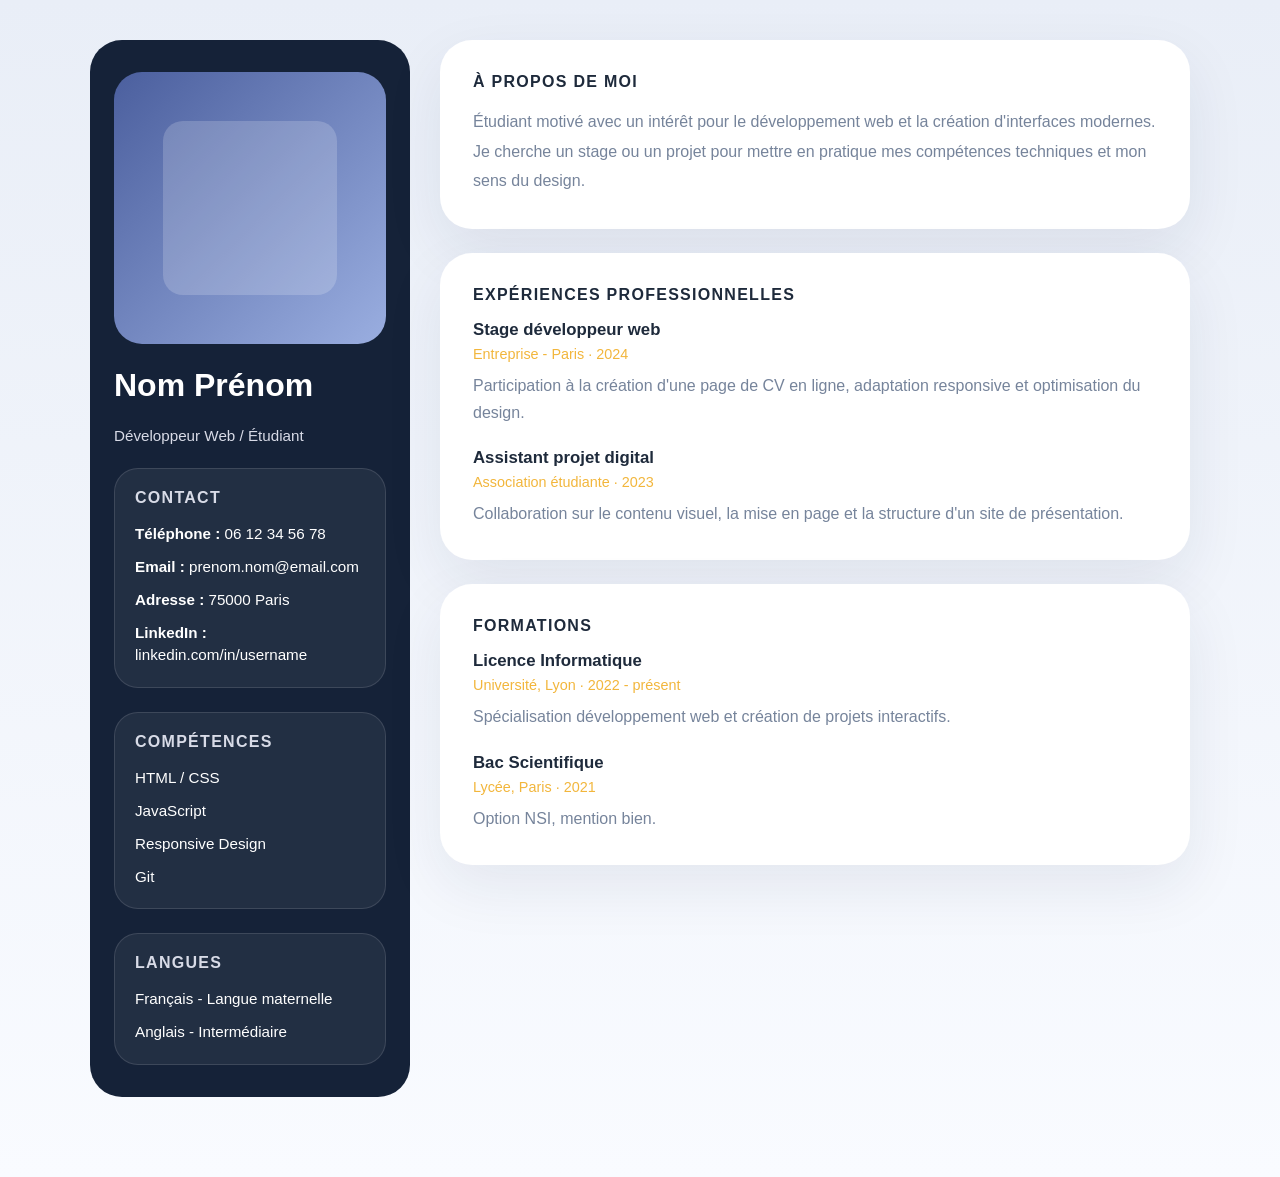
==== html/index.html @ 4021b530 "Initial scaffold: CV project Co-authored-by: Copilot <223556219+Copilot@users.noreply.github.com>" ====
<!DOCTYPE html>
<html lang="fr">
<head>
    <meta charset="UTF-8">
    <meta name="viewport" content="width=device-width, initial-scale=1.0">
    <link rel="stylesheet" href="../css/style.css">
    <title>Mon CV</title>
</head>
<body>
    <main class="cv">
        <aside class="sidebar">
            <div class="photo"></div>
            <h1>Nom Prénom</h1>
            <p class="role">Développeur Web / Étudiant</p>

            <section class="card contact-card">
                <h2>Contact</h2>
                <ul>
                    <li><strong>Téléphone :</strong> 06 12 34 56 78</li>
                    <li><strong>Email :</strong> prenom.nom@email.com</li>
                    <li><strong>Adresse :</strong> 75000 Paris</li>
                    <li><strong>LinkedIn :</strong> linkedin.com/in/username</li>
                </ul>
            </section>

            <section class="card skills-card">
                <h2>Compétences</h2>
                <ul>
                    <li>HTML / CSS</li>
                    <li>JavaScript</li>
                    <li>Responsive Design</li>
                    <li>Git</li>
                </ul>
            </section>

            <section class="card languages-card">
                <h2>Langues</h2>
                <ul>
                    <li>Français - Langue maternelle</li>
                    <li>Anglais - Intermédiaire</li>
                </ul>
            </section>
        </aside>

        <section class="content">
            <section class="card summary-card">
                <h2>À propos de moi</h2>
                <p>Étudiant motivé avec un intérêt pour le développement web et la création d'interfaces modernes. Je cherche un stage ou un projet pour mettre en pratique mes compétences techniques et mon sens du design.</p>
            </section>

            <section class="card experience-card">
                <h2>Expériences professionnelles</h2>
                <div class="item">
                    <h3>Stage développeur web</h3>
                    <span class="meta">Entreprise - Paris · 2024</span>
                    <p>Participation à la création d'une page de CV en ligne, adaptation responsive et optimisation du design.</p>
                </div>
                <div class="item">
                    <h3>Assistant projet digital</h3>
                    <span class="meta">Association étudiante · 2023</span>
                    <p>Collaboration sur le contenu visuel, la mise en page et la structure d'un site de présentation.</p>
                </div>
            </section>

            <section class="card education-card">
                <h2>Formations</h2>
                <div class="item">
                    <h3>Licence Informatique</h3>
                    <span class="meta">Université, Lyon · 2022 - présent</span>
                    <p>Spécialisation développement web et création de projets interactifs.</p>
                </div>
                <div class="item">
                    <h3>Bac Scientifique</h3>
                    <span class="meta">Lycée, Paris · 2021</span>
                    <p>Option NSI, mention bien.</p>
                </div>
            </section>
        </section>
    </main>



    <script src="../js/script.js"></script>
</body>
</html>
---- css/style.css ----
* {
    box-sizing: border-box;
}

:root {
    --main-bg: #f2f4f8;
    --sidebar-bg: #152238;
    --panel-bg: #ffffff;
    --accent: #f2b63c;
    --text: #1e2a3b;
    --text-light: #76849b;
    --border: #dfe3ea;
}

body {
    margin: 0;
    font-family: 'Segoe UI', Tahoma, Geneva, Verdana, sans-serif;
    background: linear-gradient(180deg, #e9eef7 0%, #f9fbff 100%);
    color: var(--text);
}

.cv {
    display: grid;
    grid-template-columns: 320px 1fr;
    gap: 30px;
    max-width: 1140px;
    margin: 40px auto;
    padding: 0 20px 40px;
}

.sidebar {
    background: var(--sidebar-bg);
    border-radius: 32px;
    padding: 32px 24px;
    color: #fff;
    display: flex;
    flex-direction: column;
    gap: 24px;
}

.photo {
    width: 100%;
    padding-top: 100%;
    border-radius: 28px;
    background: linear-gradient(135deg, #4b5f9e, #9aaee0);
    position: relative;
    overflow: hidden;
}

.photo::after {
    content: '';
    position: absolute;
    top: 18%;
    left: 18%;
    right: 18%;
    bottom: 18%;
    border-radius: 20px;
    background: rgba(255,255,255,0.18);
}

.sidebar h1 {
    margin: 0;
    font-size: 2rem;
    line-height: 1.1;
}

.role {
    margin: 0;
    font-size: 0.95rem;
    color: #d8dbe7;
}

.card {
    background: rgba(255,255,255,0.06);
    border: 1px solid rgba(255,255,255,0.12);
    border-radius: 24px;
    padding: 20px;
}

.card h2 {
    margin-top: 0;
    margin-bottom: 16px;
    font-size: 1rem;
    letter-spacing: 0.08em;
    text-transform: uppercase;
    color: #d8dbe7;
}

.card ul {
    list-style: none;
    padding: 0;
    margin: 0;
    display: grid;
    gap: 10px;
}

.card ul li {
    font-size: 0.95rem;
    line-height: 1.5;
}

.card ul li strong {
    color: #ffffff;
}

.content {
    display: flex;
    flex-direction: column;
    gap: 24px;
}

.summary-card,
.experience-card,
.education-card {
    background: var(--panel-bg);
    border-radius: 32px;
    padding: 32px;
    box-shadow: 0 22px 60px rgba(24, 42, 74, 0.08);
}

.summary-card h2,
.experience-card h2,
.education-card h2 {
    color: var(--text);
}

.summary-card p {
    margin: 0;
    line-height: 1.85;
    color: var(--text-light);
}

.item {
    margin-bottom: 22px;
}

.item:last-child {
    margin-bottom: 0;
}

.item h3 {
    margin: 0 0 6px;
    font-size: 1.05rem;
    color: var(--text);
}

.meta {
    display: block;
    margin-bottom: 10px;
    color: var(--accent);
    font-size: 0.9rem;
}

.item p {
    margin: 0;
    color: var(--text-light);
    line-height: 1.7;
}

@media (max-width: 960px) {
    .cv {
        grid-template-columns: 1fr;
    }
}

@media (max-width: 680px) {
    .sidebar {
        padding: 24px;
    }

    .card {
        padding: 18px;
    }

    .summary-card,
    .experience-card,
    .education-card {
        padding: 24px;
    }
}
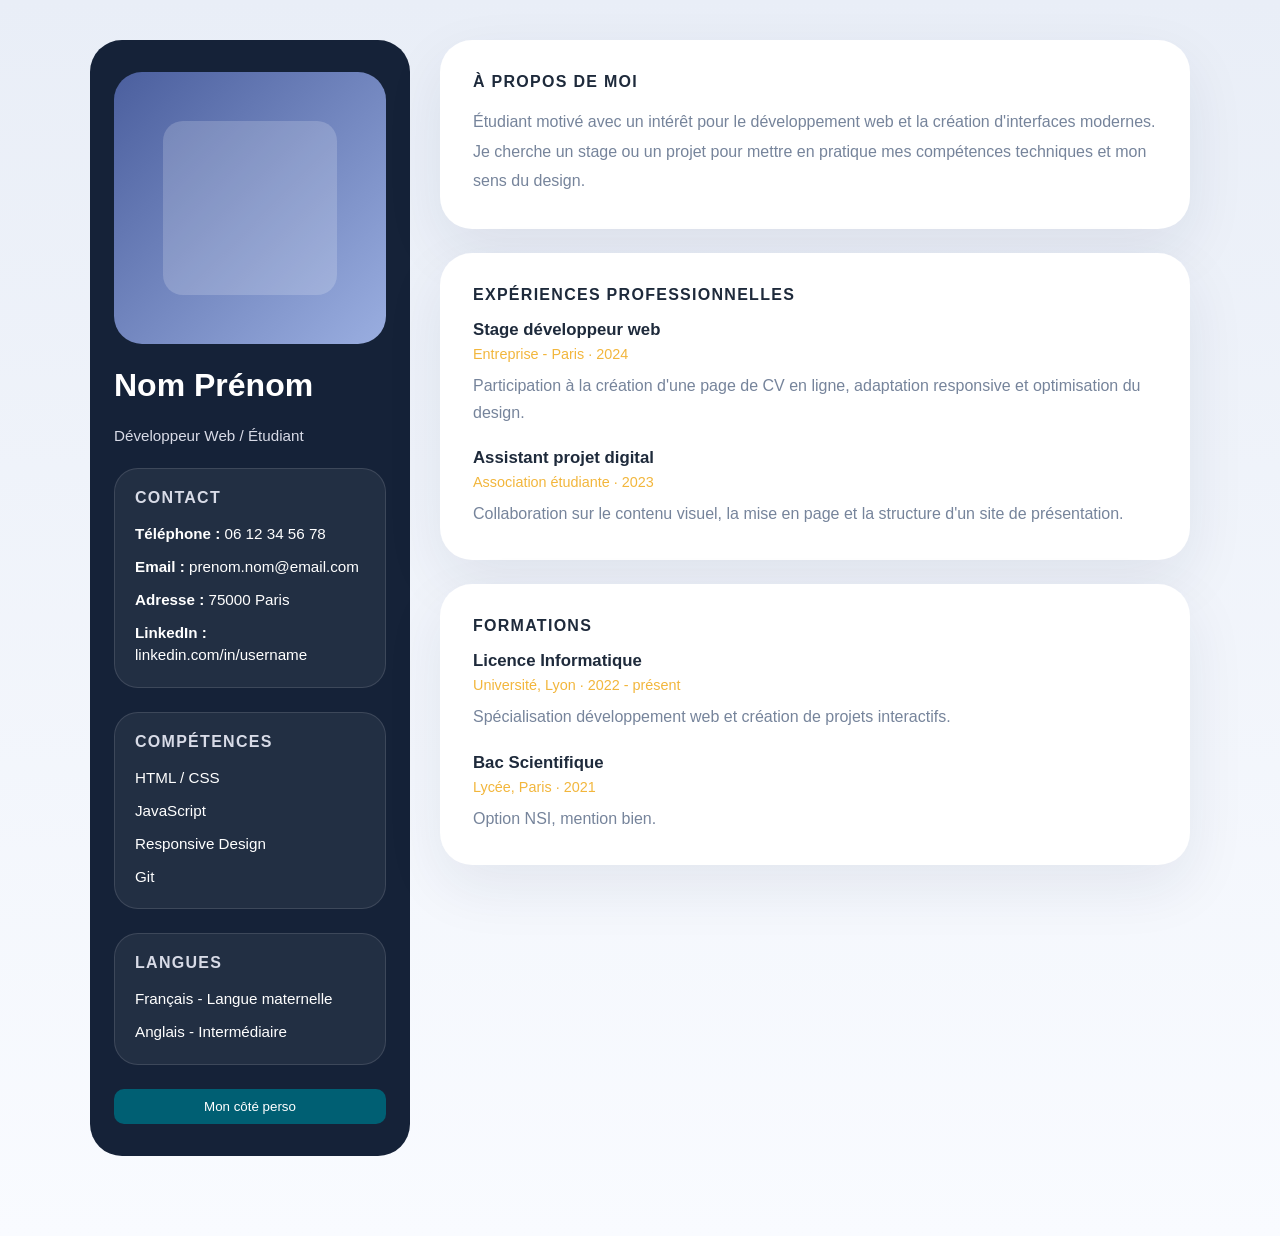
==== commit 03f09e3a: "Move interactions to subfolders: add full-screen personal overlay and handlers; update css and js Co" ====
--- a/html/index.html
+++ b/html/index.html
@@ -40,6 +40,7 @@
                     <li>Anglais - Intermédiaire</li>
                 </ul>
             </section>
+        <button id="togglePersonal" class="btn open-personal">Mon côté perso</button>
         </aside>
 
         <section class="content">
@@ -80,6 +81,21 @@
 
 
 
+    <div id="personalOverlay" class="personal-overlay hidden" aria-hidden="true">
+      <div class="personal-inner">
+        <button id="closePersonal" class="btn close">Fermer</button>
+        <h2>Le Seb (moins professionnel)</h2>
+        <div class="gallery">
+          <img src="../assets/book1.jpg" alt="Livre 1" class="thumb">
+          <img src="../assets/book2.jpg" alt="Livre 2" class="thumb">
+        </div>
+        <div class="prods">
+          <h4>Productions musicales</h4>
+          <img src="../assets/prod1.jpg" alt="Prod 1" class="thumb">
+        </div>
+      </div>
+    </div>
+
     <script src="../js/script.js"></script>
 </body>
 </html>
--- a/css/style.css
+++ b/css/style.css
@@ -178,3 +178,56 @@
         padding: 24px;
     }
 }
+
+/* Buttons */
+.btn {
+  background: #005f73;
+  color: #fff;
+  border: none;
+  padding: 10px 14px;
+  border-radius: 10px;
+  cursor: pointer;
+}
+
+.btn.close {
+  background: transparent;
+  color: #fff;
+  font-size: 1rem;
+  border: 1px solid rgba(255,255,255,0.12);
+}
+
+/* personal overlay (full-screen) */
+.personal-overlay {
+  position: fixed;
+  inset: 0;
+  background: linear-gradient(180deg, #005f73, #012a36);
+  color: #fff;
+  display: flex;
+  align-items: center;
+  justify-content: center;
+  z-index: 1000;
+  padding: 24px;
+}
+
+.personal-overlay.hidden {
+  display: none;
+}
+
+.personal-inner {
+  background: rgba(255,255,255,0.06);
+  border-radius: 16px;
+  padding: 24px;
+  max-width: 860px;
+  width: 100%;
+}
+
+.personal-inner .thumb {
+  max-width: 140px;
+}
+
+/* elevated card on hover */
+.card:hover {
+  transform: translateY(-8px);
+  box-shadow: 0 20px 30px rgba(24,42,74,0.12);
+  transition: transform 200ms ease, box-shadow 200ms ease;
+}
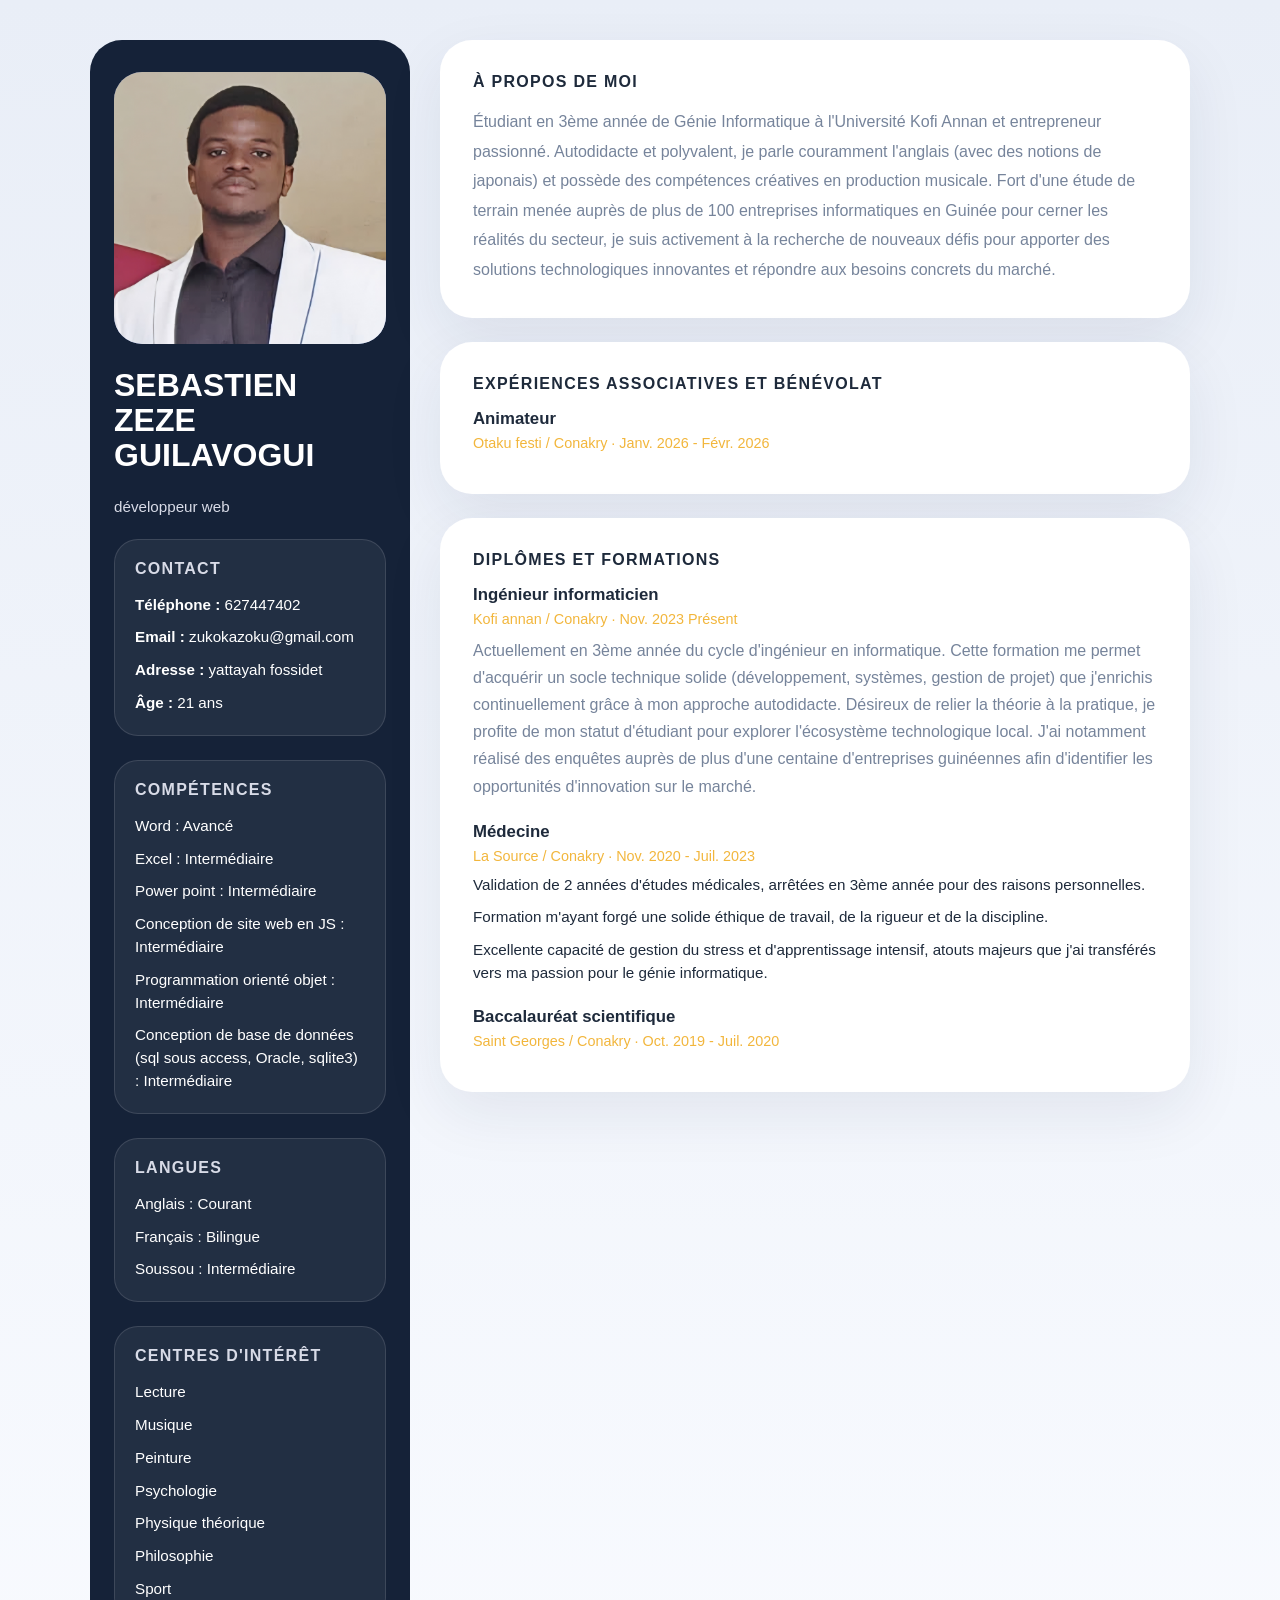
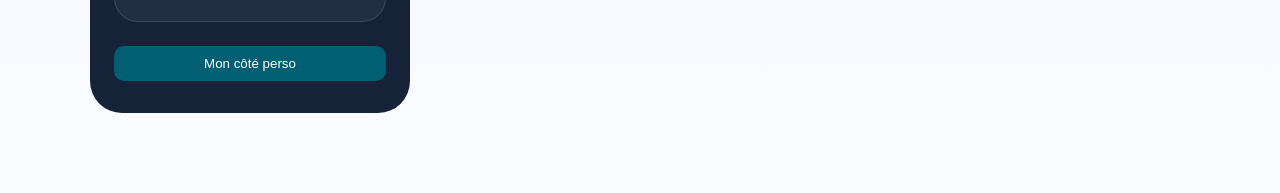
==== commit b8ced899: "juste avant changement des infos" ====
--- a/html/index.html
+++ b/html/index.html
@@ -9,35 +9,53 @@
 <body>
     <main class="cv">
         <aside class="sidebar">
-            <div class="photo"></div>
-            <h1>Nom Prénom</h1>
-            <p class="role">Développeur Web / Étudiant</p>
+            <div class="photo">
+                <img id="profilePhoto" src="../img/me1.jpg" alt="Photo de profil">
+            </div>
+            <h1>SEBASTIEN ZEZE GUILAVOGUI</h1>
+            <p class="role">développeur web</p>
 
             <section class="card contact-card">
                 <h2>Contact</h2>
                 <ul>
-                    <li><strong>Téléphone :</strong> 06 12 34 56 78</li>
-                    <li><strong>Email :</strong> prenom.nom@email.com</li>
-                    <li><strong>Adresse :</strong> 75000 Paris</li>
-                    <li><strong>LinkedIn :</strong> linkedin.com/in/username</li>
+                    <li><strong>Téléphone :</strong> 627447402</li>
+                    <li><strong>Email :</strong> zukokazoku@gmail.com</li>
+                    <li><strong>Adresse :</strong> yattayah fossidet</li>
+                    <li><strong>Âge :</strong> 21 ans</li>
                 </ul>
             </section>
 
             <section class="card skills-card">
                 <h2>Compétences</h2>
                 <ul>
-                    <li>HTML / CSS</li>
-                    <li>JavaScript</li>
-                    <li>Responsive Design</li>
-                    <li>Git</li>
+                    <li>Word : Avancé</li>
+                    <li>Excel : Intermédiaire</li>
+                    <li>Power point : Intermédiaire</li>
+                    <li>Conception de site web en JS : Intermédiaire</li>
+                    <li>Programmation orienté objet : Intermédiaire</li>
+                    <li>Conception de base de données (sql sous access, Oracle, sqlite3) : Intermédiaire</li>
                 </ul>
             </section>
 
             <section class="card languages-card">
                 <h2>Langues</h2>
                 <ul>
-                    <li>Français - Langue maternelle</li>
-                    <li>Anglais - Intermédiaire</li>
+                    <li>Anglais : Courant</li>
+                    <li>Français : Bilingue</li>
+                    <li>Soussou : Intermédiaire</li>
+                </ul>
+            </section>
+
+            <section class="card interests-card">
+                <h2>Centres d'intérêt</h2>
+                <ul>
+                    <li>Lecture</li>
+                    <li>Musique</li>
+                    <li>Peinture</li>
+                    <li>Psychologie</li>
+                    <li>Physique théorique</li>
+                    <li>Philosophie</li>
+                    <li>Sport</li>
                 </ul>
             </section>
         <button id="togglePersonal" class="btn open-personal">Mon côté perso</button>
@@ -46,34 +64,36 @@
         <section class="content">
             <section class="card summary-card">
                 <h2>À propos de moi</h2>
-                <p>Étudiant motivé avec un intérêt pour le développement web et la création d'interfaces modernes. Je cherche un stage ou un projet pour mettre en pratique mes compétences techniques et mon sens du design.</p>
+                <p>Étudiant en 3ème année de Génie Informatique à l'Université Kofi Annan et entrepreneur passionné. Autodidacte et polyvalent, je parle couramment l'anglais (avec des notions de japonais) et possède des compétences créatives en production musicale. Fort d'une étude de terrain menée auprès de plus de 100 entreprises informatiques en Guinée pour cerner les réalités du secteur, je suis activement à la recherche de nouveaux défis pour apporter des solutions technologiques innovantes et répondre aux besoins concrets du marché.</p>
             </section>
 
             <section class="card experience-card">
-                <h2>Expériences professionnelles</h2>
+                <h2>Expériences associatives et Bénévolat</h2>
                 <div class="item">
-                    <h3>Stage développeur web</h3>
-                    <span class="meta">Entreprise - Paris · 2024</span>
-                    <p>Participation à la création d'une page de CV en ligne, adaptation responsive et optimisation du design.</p>
-                </div>
-                <div class="item">
-                    <h3>Assistant projet digital</h3>
-                    <span class="meta">Association étudiante · 2023</span>
-                    <p>Collaboration sur le contenu visuel, la mise en page et la structure d'un site de présentation.</p>
+                    <h3>Animateur</h3>
+                    <span class="meta">Otaku festi / Conakry · Janv. 2026 - Févr. 2026</span>
                 </div>
             </section>
 
             <section class="card education-card">
-                <h2>Formations</h2>
+                <h2>Diplômes et Formations</h2>
                 <div class="item">
-                    <h3>Licence Informatique</h3>
-                    <span class="meta">Université, Lyon · 2022 - présent</span>
-                    <p>Spécialisation développement web et création de projets interactifs.</p>
+                    <h3>Ingénieur informaticien</h3>
+                    <span class="meta">Kofi annan / Conakry · Nov. 2023 Présent</span>
+                    <p>Actuellement en 3ème année du cycle d'ingénieur en informatique. Cette formation me permet d'acquérir un socle technique solide (développement, systèmes, gestion de projet) que j'enrichis continuellement grâce à mon approche autodidacte. Désireux de relier la théorie à la pratique, je profite de mon statut d'étudiant pour explorer l'écosystème technologique local. J'ai notamment réalisé des enquêtes auprès de plus d'une centaine d'entreprises guinéennes afin d'identifier les opportunités d'innovation sur le marché.</p>
                 </div>
                 <div class="item">
-                    <h3>Bac Scientifique</h3>
-                    <span class="meta">Lycée, Paris · 2021</span>
-                    <p>Option NSI, mention bien.</p>
+                    <h3>Médecine</h3>
+                    <span class="meta">La Source / Conakry · Nov. 2020 - Juil. 2023</span>
+                    <ul>
+                        <li>Validation de 2 années d'études médicales, arrêtées en 3ème année pour des raisons personnelles.</li>
+                        <li>Formation m'ayant forgé une solide éthique de travail, de la rigueur et de la discipline.</li>
+                        <li>Excellente capacité de gestion du stress et d'apprentissage intensif, atouts majeurs que j'ai transférés vers ma passion pour le génie informatique.</li>
+                    </ul>
+                </div>
+                <div class="item">
+                    <h3>Baccalauréat scientifique</h3>
+                    <span class="meta">Saint Georges / Conakry · Oct. 2019 - Juil. 2020</span>
                 </div>
             </section>
         </section>
@@ -82,16 +102,24 @@
 
 
     <div id="personalOverlay" class="personal-overlay hidden" aria-hidden="true">
-      <div class="personal-inner">
+      <div class="personal-inner" id="personalInner">
         <button id="closePersonal" class="btn close">Fermer</button>
         <h2>Le Seb (moins professionnel)</h2>
-        <div class="gallery">
-          <img src="../assets/book1.jpg" alt="Livre 1" class="thumb">
-          <img src="../assets/book2.jpg" alt="Livre 2" class="thumb">
+
+        <div id="passionsList" class="passions-list">
+          <p>Voici quelques passions :</p>
+          <ul>
+            <li><span class="passion sparkle-target" id="passion-lecture" tabindex="0">lecture</span></li>
+            <li><span class="passion sparkle-target" id="passion-music" tabindex="0">production musicale</span></li>
+            <li><span class="passion">voyages</span></li>
+            <li><span class="passion">photographie</span></li>
+          </ul>
         </div>
-        <div class="prods">
-          <h4>Productions musicales</h4>
-          <img src="../assets/prod1.jpg" alt="Prod 1" class="thumb">
+
+        <div id="detailView" class="detail-view hidden" aria-hidden="true">
+          <button id="backToPassions" class="btn">← Retour</button>
+          <h3 id="detailTitle"></h3>
+          <div id="detailContent" class="detail-content"></div>
         </div>
       </div>
     </div>
--- a/css/style.css
+++ b/css/style.css
@@ -47,16 +47,29 @@
     overflow: hidden;
 }
 
+/* make any image inside .photo fill the square without distortion */
+.photo { --photo-offset: 105px; /* change this value to shift image vertically (positive = move down) */ }
+
+.photo img, .photo #profilePhoto {
+    position: absolute;
+    top: 0;
+    left: 0;
+    width: 100%;
+    height: 100%;
+    object-fit: cover; /* preserves aspect ratio and crops if needed */
+    object-position: 50% calc(50% + var(--photo-offset));
+    display: block;
+}
+
 .photo::after {
+    /* decorative overlay removed to avoid visible square under the photo */
     content: '';
-    position: absolute;
-    top: 18%;
-    left: 18%;
-    right: 18%;
-    bottom: 18%;
-    border-radius: 20px;
-    background: rgba(255,255,255,0.18);
-}
+    display: none;
+}
+
+/* ensure image sits under the decorative overlay */
+.photo img { z-index: 0; }
+
 
 .sidebar h1 {
     margin: 0;
@@ -207,10 +220,24 @@
   justify-content: center;
   z-index: 1000;
   padding: 24px;
-}
-
+  /* start hidden by opacity so we can animate */
+  opacity: 0;
+  visibility: hidden;
+  pointer-events: none;
+  transition: opacity 300ms ease, visibility 300ms ease;
+}
+
+.personal-overlay.show {
+  opacity: 1;
+  visibility: visible;
+  pointer-events: auto;
+}
+
+/* keep .hidden class for initial markup compatibility */
 .personal-overlay.hidden {
-  display: none;
+  opacity: 0;
+  visibility: hidden;
+  pointer-events: none;
 }
 
 .personal-inner {
@@ -219,11 +246,38 @@
   padding: 24px;
   max-width: 860px;
   width: 100%;
+  transform: translateY(8px);
+  transition: transform 320ms ease;
+}
+
+.personal-overlay.show .personal-inner {
+  transform: translateY(0);
 }
 
 .personal-inner .thumb {
   max-width: 140px;
 }
+
+/* sparkle effect for passion keywords */
+.passion { font-weight:700; cursor:pointer; color:#fff; }
+.passion.sparkle {
+  background: linear-gradient(90deg, #ffd700 0%, #fff3a0 50%, #ffd700 100%);
+  -webkit-background-clip: text; background-clip: text; color: transparent;
+  background-size: 200% 100%;
+  animation: shimmer 1.0s linear infinite;
+  text-shadow: 0 0 8px rgba(255,215,0,0.8);
+}
+@keyframes shimmer { 0%{background-position:200% 0} 100%{background-position:-200% 0} }
+
+/* detail view inside overlay */
+.detail-view { margin-top: 12px; }
+.detail-content { display:flex; flex-wrap:wrap; gap:12px; margin-top:12px; max-height:60vh; overflow:auto; padding-right:8px; }
+.detail-content .card { width: calc(50% - 12px); display:flex; gap:12px; align-items:flex-start }
+.detail-content .thumb { max-width:100px; flex-shrink:0 }
+
+/* scrollbar (simple) */
+.detail-content::-webkit-scrollbar { width:10px }
+.detail-content::-webkit-scrollbar-thumb { background: rgba(0,0,0,0.15); border-radius: 6px }
 
 /* elevated card on hover */
 .card:hover {
